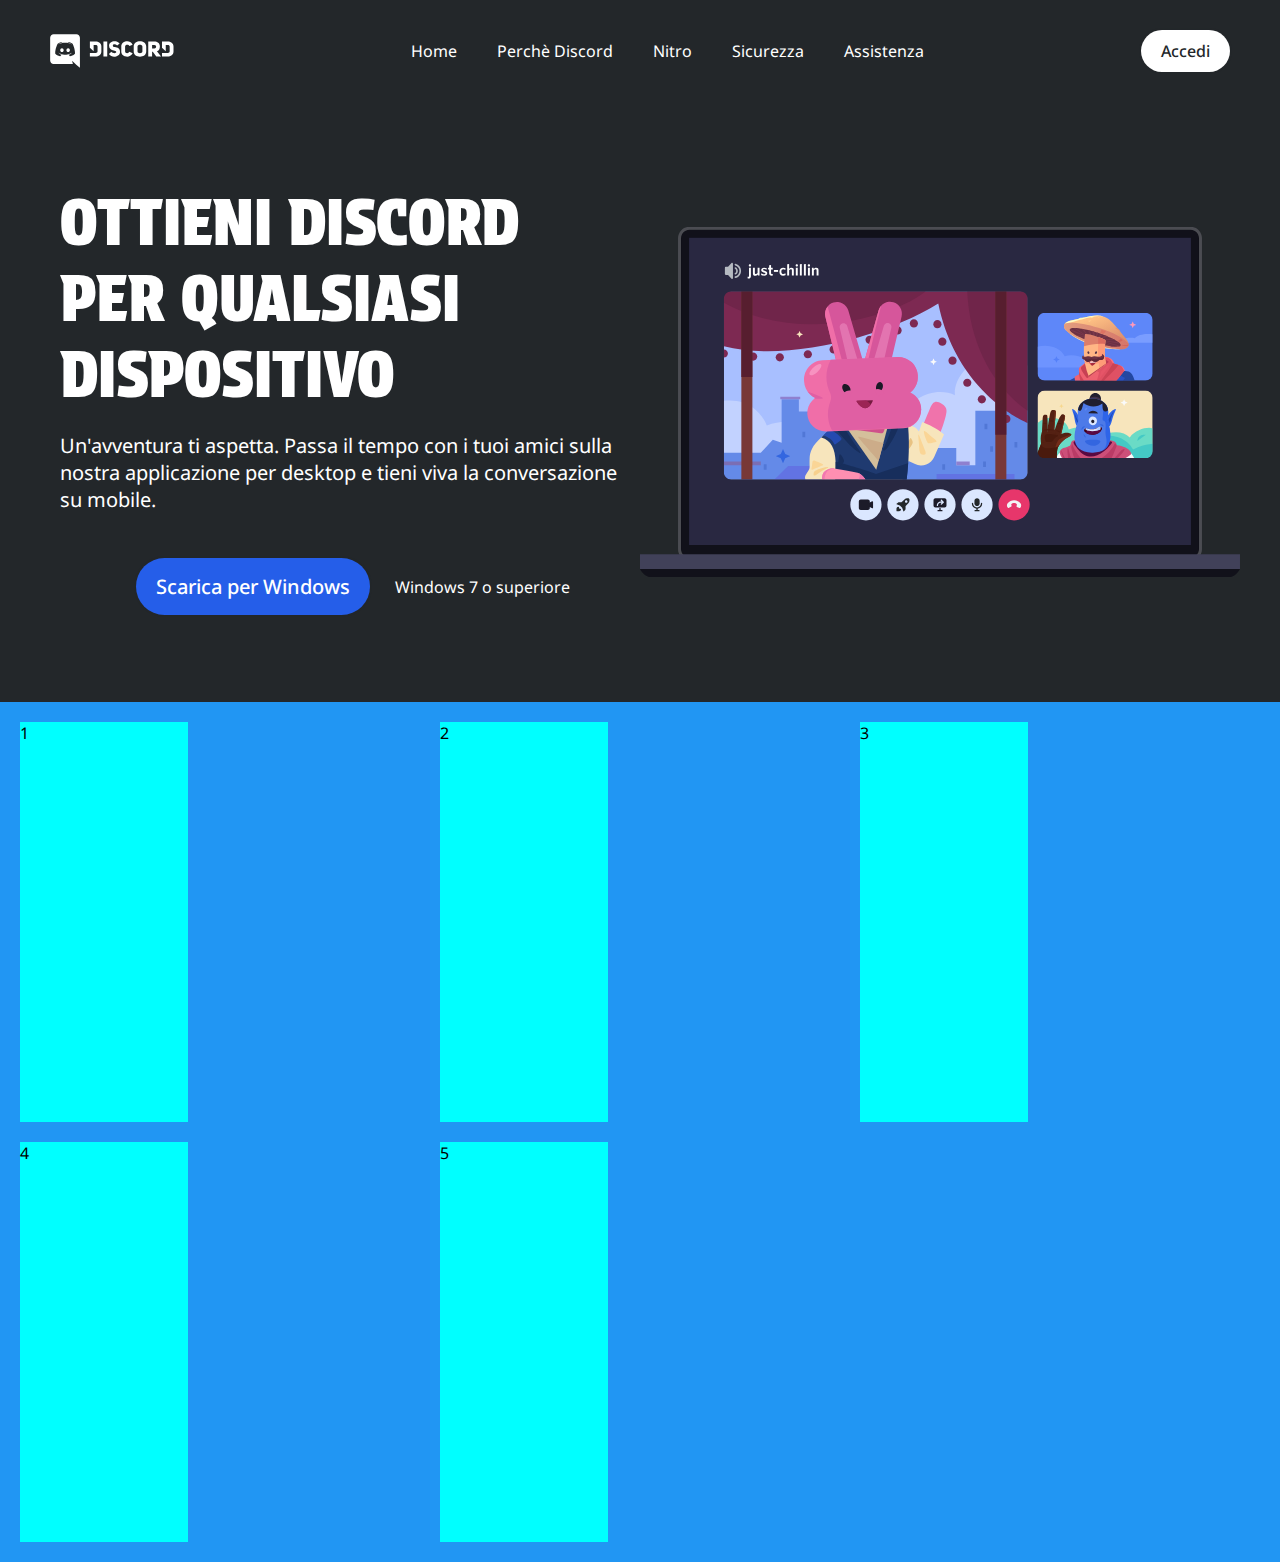
==== download.html @ 0dd80188 "improved index.html and create a second page download.html" ====
<!DOCTYPE html>
<html lang="en">

<head>
  <meta charset="UTF-8">
  <meta name="viewport" content="width=device-width, initial-scale=1.0">
  <link rel="stylesheet" href="resources/css/standard.css">
  <link rel="preconnect" href="https://fonts.googleapis.com">
  <link rel="preconnect" href="https://fonts.gstatic.com" crossorigin>
  <link
    href="https://fonts.googleapis.com/css2?family=Noto+Sans:ital,wght@0,100;0,200;0,300;0,400;0,500;0,600;0,700;0,800;0,900;1,100;1,200;1,300;1,400;1,500;1,600;1,700;1,800;1,900&display=swap"
    rel="stylesheet"> <!-- Link at google-font: "Noto Sans"-->
  <link rel="stylesheet" href="https://cdnjs.cloudflare.com/ajax/libs/font-awesome/6.5.1/css/all.min.css"
    integrity="sha512-DTOQO9RWCH3ppGqcWaEA1BIZOC6xxalwEsw9c2QQeAIftl+Vegovlnee1c9QX4TctnWMn13TZye+giMm8e2LwA=="
    crossorigin="anonymous" referrerpolicy="no-referrer" /> <!-- Link a Font Awesome-->
  <link rel="preconnect" href="https://fonts.googleapis.com">
  <link rel="preconnect" href="https://fonts.gstatic.com" crossorigin>
  <link href="https://fonts.googleapis.com/css2?family=Protest+Strike&display=swap" rel="stylesheet">
  <link rel="stylesheet" href="resources/css/utility.css">
  <link rel="stylesheet" href="resources/css/general-styles.css">
  <link rel="stylesheet" href="resources/css/download-styles.css">
  <title>Discord</title>
</head>

<body>
  <header class=" background-color-primary color-secondary display-flex flex-direction-column">

    <nav
      class="container-1200 display-flex flex-wrap justify-content-space-between align-items-center width-100x100 margin-auto">
      <img src="resources/img/logo.svg" alt="discord logo">
      <ul class="display-flex flex-wrap no-list-style">
        <li class="padding-side-10"><a href="index.html">Home</a></li>
        <li class="padding-side-10"><a href="www.google.com">Perchè Discord</a></li>
        <li class="padding-side-10"><a href="www.google.com">Nitro</a></li>
        <li class="padding-side-10"><a href="www.google.com">Sicurezza</a></li>
        <li class="padding-side-10"><a href="www.google.com">Assistenza</a></li>
      </ul>
      <a class="button background-color-secondary color-primary" href="www.google.com">Accedi</a>
    </nav>

    <div class="hero-download display-flex background-color-primary min-height-600 ">
      <section id="introduction-download" class="display-flex align-items-center container-1200 margin-auto">
        <div class="information-download">
          <h2 class="font-size-em-400 margin-20">OTTIENI DISCORD PER QUALSIASI DISPOSITIVO</h2>
          <p class="font-size-em-125 margin-20">Un'avventura ti aspetta. Passa il tempo con i tuoi amici sulla nostra
            applicazione per desktop e tieni viva la conversazione su mobile.</p>
          <div class="hero-buttons display-flex flex-wrap justify-content-center align-items-center">
            <a class="button display-inline-block margin-10 background-color-blue color-secondary font-size-em-125"
              href="www.google.com"><i class="fa-solid fa-down-long"></i>
              Scarica per Windows</a>
            <p>Windows 7 o superiore</p>
          </div>
        </div>
        <img src="resources/img/hero-download.svg" alt="Download Image">
      </section>
    </div>
  </header>

  <main>
    <div class="main-container grid-container ">
      <div style="width: 40%; background-color: aqua; margin:0 10px; min-height: 400px;  margin:10px;">
        1</div>
      <div style="width: 40%; background-color: aqua; margin:0 10px; min-height: 400px;  margin:10px">
        2</div>
      <div style="width: 40%; background-color: aqua; margin:0 10px; min-height: 400px;  margin:10px">
        3</div>
      <div style="width: 40%; background-color: aqua; margin:0 10px; min-height: 400px;  margin:10px">
        4</div>
      <div style="width: 40%; background-color: aqua; margin:0 10px; min-height: 400px;  margin:10px">
        5</div>
    </div>
  </main>


</body>

</html>
---- resources/css/standard.css ----
/*********************** RESET **********************/

* {
  box-sizing: border-box;
  margin: 0;
  padding: 0;
}


/*********************** COLOR & BACKGROUND **********************/

:root {
  --white: #ffffff;
  --black: #000000;
  --blue: #0000ff;
  --green: #008000;
  --red: #ff0000;
  --yellow: #ffff00;
  --purple: #800080;
  --orange: #ffa500;
}

.white {
  color: var(--white);
}

.black {
  color: var(--black);
}

.blue {
  color: var(--blue);
}

.green {
  color: var(--green);
}

.red {
  color: var(--red);
}

.yellow {
  color: var(--yellow);
}

.purple {
  color: var(--purple);
}

.orange {
  color: var(--orange);
}

.background-white {
  background-color: var(--white);
}

.background-black {
  background-color: var(--black);
}

.background-blue {
  background-color: var(--blue);
}

.background-green {
  background-color: var(--green);
}

.background-red {
  background-color: var(--red);
}

.background-yellow {
  background-color: var(--yellow);
}

.background-purple {
  background-color: var(--purple);
}

.background-orange {
  background-color: var(--orange);
}


/******************** MARGIN AND PADDING ************************/

.padding-5 {
  padding: 5px;
}

.padding-10 {
  padding: 10px;
}

.padding-20 {
  padding: 20px;
}

.margin-5 {
  margin: 5px;
}

.margin-10 {
  margin: 10px;
}

.margin-20 {
  margin: 20px;
}

/*********************** UL **********************/

.no-list-style {
  list-style: none;
}


/*********************** TEXT **********************/

/** Font-Size **/

.font-size-25 {
  font-size: 0.25rem;
}

.font-size-50 {
  font-size: 0.5rem;
}

.font-size-75 {
  font-size: 0.75rem;
}

.font-size-100 {
  font-size: 1rem;
}

.font-size-125 {
  font-size: 1.25rem;
}

.font-size-150 {
  font-size: 1.5rem;
}

.font-size-175 {
  font-size: 1.75rem;
}

.font-size-200 {
  font-size: 2rem;
}


/*********************** DISPLAY **********************/

.display-inline-block {
  display: inline-block;
}


/*********************** DISPLAY: FLEX **********************/


.display-flex {
  display: flex;
}

.flex-direction-column {
  flex-direction: column;
}

.flex-direction-column-reverse {
  flex-direction: column-reverse;
}

.flex-direction-row {
  flex-direction: row;
}

.flex-direction-row-reverse {
  flex-direction: row-reverse;
}


/**/

.justify-content-start {
  justify-content: flex-start;
}

.justify-content-end {
  justify-content: flex-end;
}

.justify-content-around {
  justify-content: space-around;
}

.justify-content-center {
  justify-content: center;
}

.justify-content-space-between {
  justify-content: space-between;
}

.justify-content-space-evenly {
  justify-content: space-evenly;
}

/**/

.align-items-flex-start {
  align-items: flex-start;
}

.align-items-flex-end {
  align-items: flex-end;
}

.align-items-center {
  align-items: center;
}
---- resources/css/utility.css ----
/*********************** RESET **********************/

* {
  box-sizing: border-box;
  margin: 0;
  padding: 0;
}


/*********************** COLOR & BACKGROUND **********************/

:root {
  --white: #ffffff;
  --black: #000000;
  --blue: #0000ff;
  --green: #008000;
  --red: #ff0000;
  --yellow: #ffff00;
  --purple: #800080;
  --orange: #ffa500;
}

.white {
  color: var(--white);
}

.black {
  color: var(--black);
}

.blue {
  color: var(--blue);
}

.green {
  color: var(--green);
}

.red {
  color: var(--red);
}

.yellow {
  color: var(--yellow);
}

.purple {
  color: var(--purple);
}

.orange {
  color: var(--orange);
}

.background-white {
  background-color: var(--white);
}

.background-black {
  background-color: var(--black);
}

.background-blue {
  background-color: var(--blue);
}

.background-green {
  background-color: var(--green);
}

.background-red {
  background-color: var(--red);
}

.background-yellow {
  background-color: var(--yellow);
}

.background-purple {
  background-color: var(--purple);
}

.background-orange {
  background-color: var(--orange);
}


/******************** MARGIN AND PADDING ************************/

.padding-5 {
  padding: 5px;
}

.padding-10 {
  padding: 10px;
}

.padding-side-10 {
  padding: 0 10px;
}

.padding-20 {
  padding: 20px;
}

.padding-30 {
  padding: 30px;
}

.padding-40 {
  padding: 40px;
}

.padding-50 {
  padding: 50px;
}

.padding-60 {
  padding: 60px;
}

.padding-70 {
  padding: 70px;
}

.padding-80 {
  padding: 80px;
}


.margin-5 {
  margin: 5px;
}

.margin-10 {
  margin: 10px;
}

.margin-20 {
  margin: 20px;
}

.margin-30 {
  margin: 30px;
}

.margin-40 {
  margin: 40px;
}

.margin-50 {
  margin: 50px;
}

.margin-60 {
  margin: 60px;
}

.margin-70 {
  margin: 70px;
}

.margin-80 {
  margin: 80px;
}

.margin-auto {
  margin: auto;
}



/*********************** CONTAINER  **********************/

.container-1200 {
  max-width: 1200px;
}

.container-800 {
  max-width: 800px;
}

.width-100x100 {
  width: 100%;
}

.min-height-600 {
  min-height: 600px;
}

/*********************** UL **********************/

.no-list-style {
  list-style: none;
}


/*********************** IMG **********************/

.flip-orizzontally {
  transform: scaleX(-1);
}

.flip-vertically {
  transform: scaleY(-1);
}


/*********************** TEXT **********************/

/** Font-Size **/

.font-size-rem-25 {
  font-size: 0.25rem;
}

.font-size-rem-50 {
  font-size: 0.5rem;
}

.font-size-rem-75 {
  font-size: 0.75rem;
}

.font-size-rem-100 {
  font-size: 1rem;
}

.font-size-rem-125 {
  font-size: 1.25rem;
}

.font-size-rem-150 {
  font-size: 1.5rem;
}

.font-size-rem-175 {
  font-size: 1.75rem;
}

.font-size-rem-200 {
  font-size: 2rem;
}

.font-size-rem-250 {
  font-size: 2.5rem;
}

.font-size-rem-300 {
  font-size: 3rem;
}

.font-size-em-25 {
  font-size: 0.25em;
}

.font-size-em-50 {
  font-size: 0.5em;
}

.font-size-em-75 {
  font-size: 0.75em;
}

.font-size-em-100 {
  font-size: 1em;
}

.font-size-em-125 {
  font-size: 1.25em;
}

.font-size-em-150 {
  font-size: 1.5em;
}

.font-size-em-175 {
  font-size: 1.75em;
}

.font-size-em-200 {
  font-size: 2em;
}

.font-size-em-250 {
  font-size: 2.5em;
}

.font-size-em-300 {
  font-size: 3em;
}

.font-size-em-400 {
  font-size: 4em;
}

.font-size-em-500 {
  font-size: 5em;
}


/**/

.text-align-center {
  text-align: center;
}


/*********************** DISPLAY **********************/

.display-inline-block {
  display: inline-block;
}

.btn {
  display: inline-block;
  padding: 10px 18px;
  border-radius: 20px;
  background-color: #ff0000;
  color: #000000;
}

.btn:hover {
  box-shadow: 1px 0 10px black;
  transition: 1s;
}


/*********************** DISPLAY: FLEX **********************/


.display-flex {
  display: flex;
}

.flex-wrap {
  flex-wrap: wrap;
}

.flex-direction-column {
  flex-direction: column;
}

.flex-direction-column-reverse {
  flex-direction: column-reverse;
}

.flex-direction-row {
  flex-direction: row;
}

.flex-direction-row-reverse {
  flex-direction: row-reverse;
}


/**/

.justify-content-start {
  justify-content: flex-start;
}

.justify-content-end {
  justify-content: flex-end;
}

.justify-content-around {
  justify-content: space-around;
}

.justify-content-center {
  justify-content: center;
}

.justify-content-space-between {
  justify-content: space-between;
}

.justify-content-space-evenly {
  justify-content: space-evenly;
}

/**/

.align-items-flex-start {
  align-items: flex-start;
}

.align-items-flex-end {
  align-items: flex-end;
}

.align-items-center {
  align-items: center;
}
---- resources/css/general-styles.css ----
* {
  font-family: 'Noto Sans', sans-serif;
}

nav,
footer {
  padding: 0 10px;
}



/*********************** COLOR & BACKGROUND **********************/

:root {
  --color-secondary-color: #ffffff;
  --color-contrast: #aebbe7;
  --color-primary-color: #23272a;
  --color-background-color: #255ee9;
  --color-background-grey: #F6F6F6;
}

.color-primary {
  color: var(--color-primary-color);
}

.color-secondary {
  color: var(--color-secondary-color);
}

.color-contrast {
  color: var(--color-contrast);
}

.color-blue {
  color: var(--color-background-color);
}

.color-grey {
  color: var(--color-background-grey);
}

.background-color-primary {
  background-color: var(--color-primary-color);
}

.background-color-secondary {
  background-color: var(--color-secondary-color);
}

.background-color-contrast {
  background-color: var(--color-contrast);
}

.background-color-blue {
  background-color: var(--color-background-color);
}

.background-color-grey {
  background-color: var(--color-background-grey);
}

/*********************** BUTTON **************************/

.button {
  text-decoration: none;
  border-radius: 25px;
  padding: 10px 20px;
  font-weight: 500;
  box-shadow: var(--color-primary-color) 0 0 2px;
}

.button:hover {
  box-shadow: 1px 0 10px var(--color-primary-color);
  transition: 0.5s;
}

/*******************************      HEADER   ******************************/


.hero {
  background-image: url(../img/jumbo.png);
  background-size: cover;
}

nav {
  padding: 30px 10px;
  height: 20%;
}

nav li {
  display: inline-block;
  margin-left: 20px;
}

nav li a {
  text-decoration: none;
  color: var(--color-secondary-color);
}

li a:hover {
  text-decoration: underline;
}


/************************* MAIN *****************************************************/


.section-description {
  width: 40%;
  padding-top: 4%;
}

main section {
  padding: 80px 10px;
}

section .small-img {
  width: 60%;
}

main section h2 {
  margin-bottom: 30px;
}

.call-to-action {
  background-image: url(../img/stars.svg);
  background-position: top center;
  background-size: contain;
  background-repeat: no-repeat;
}


/*********** SVG WAVE ***********/

.margin-negative-10 {
  margin: -10px 0;
}

.fill-grey {
  fill: var(--color-background-grey);
}

/************************* FOOTER *****************************************************/


footer {
  padding: 80px 10px;
}

.footer-top {
  padding-bottom: 40px;
  border-bottom: var(--color-contrast) 2px solid;
}

footer li {
  padding: 10px;
  font-weight: 700;
}

#contacts li {
  padding: 10px 20px 10px 0;
}

footer li a {
  text-decoration: none;
  color: var(--color-secondary-color);
}

#contacts {
  width: 20%;
}

#contacts img {
  width: 20%;
  margin-right: 10px;
}

.contact-icons,
.lenguage {
  max-width: 70%;
  margin-top: 20px;
}

.footer-bottom {
  padding: 30px 0;
}
---- resources/css/download-styles.css ----
h2 {
  font-family: 'Protest Strike', sans-serif;
  font-weight: 400;
}

.information-download,
#introduction-download img {
  width: 50%;
}

#introduction-download a {
  padding: 15px 20px;
  margin: 25px;
  border-radius: 30px;
  transition: background-color 1s;
}

#introduction-download a:hover {
  background-color: var(--color-contrast);
}

.grid-container {
  display: grid;
  grid-template-columns: auto auto auto;
  background-color: #2196F3;
  padding: 10px;
}
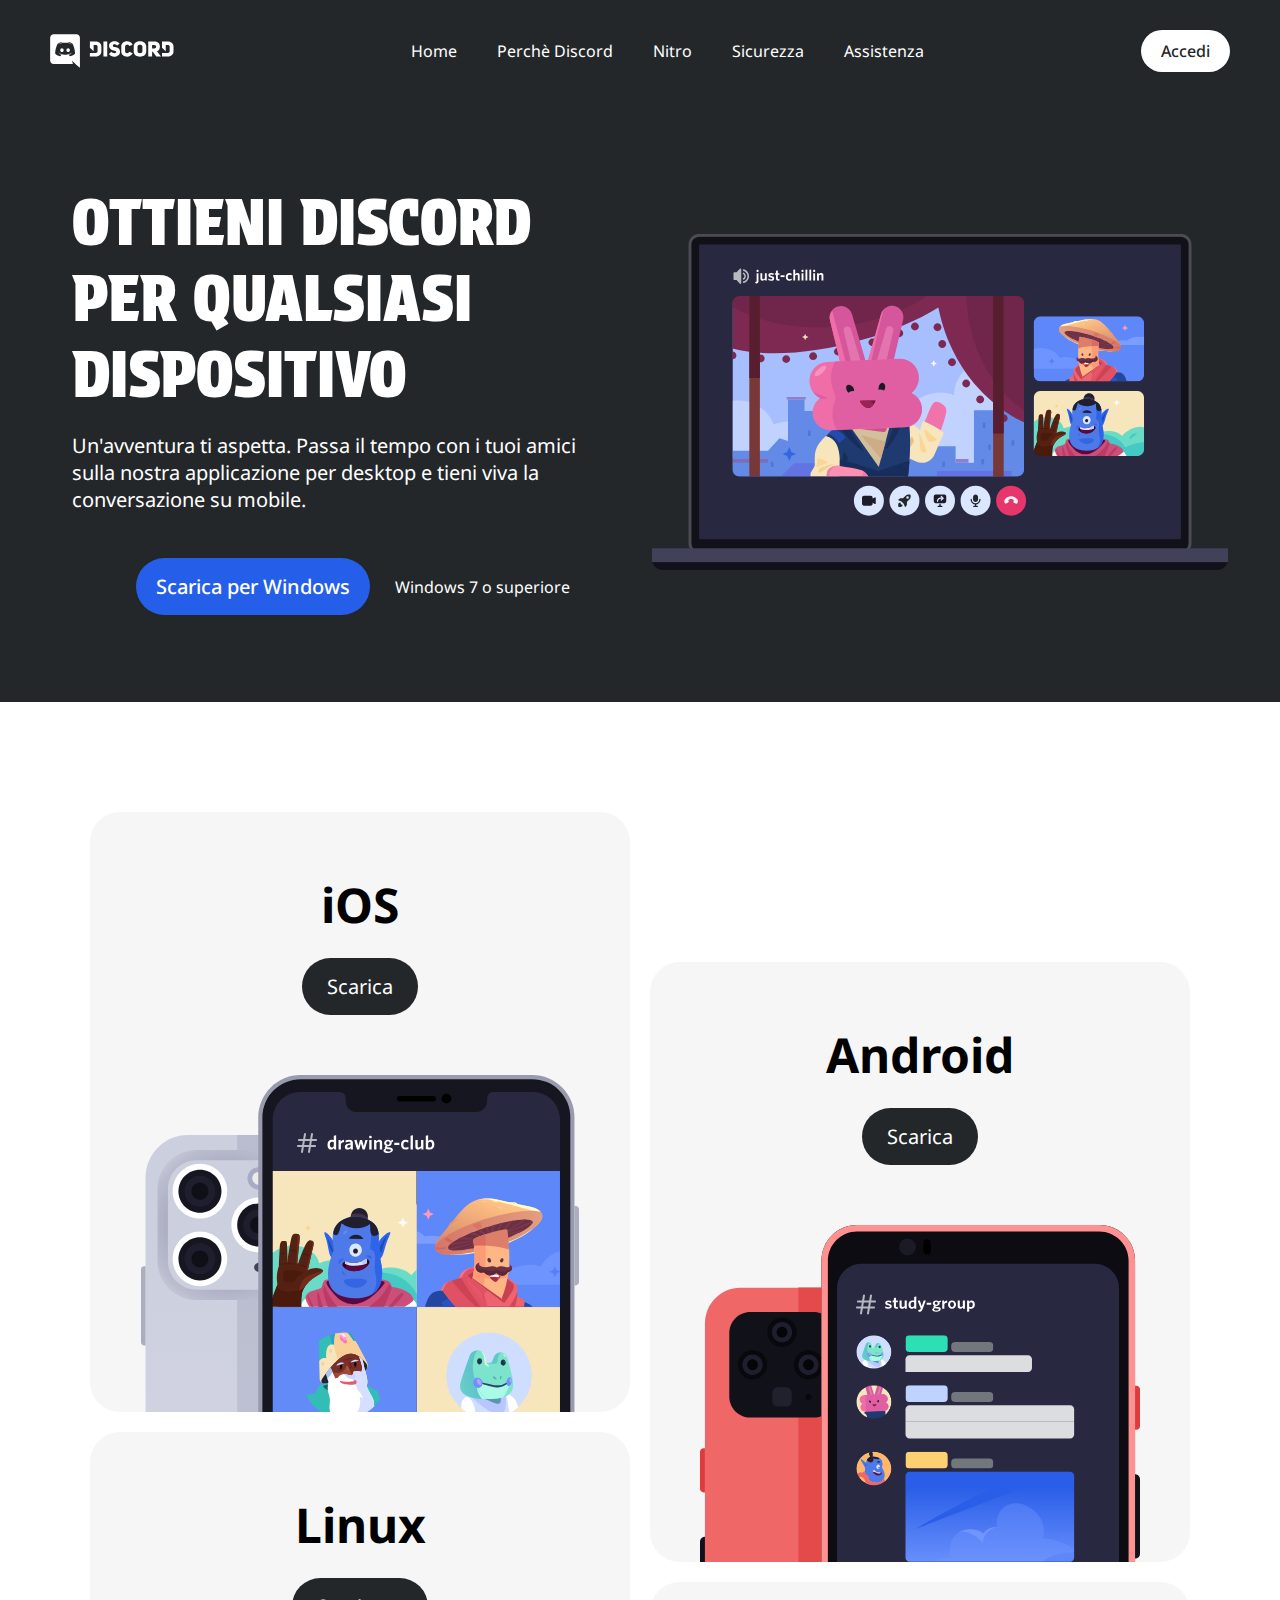
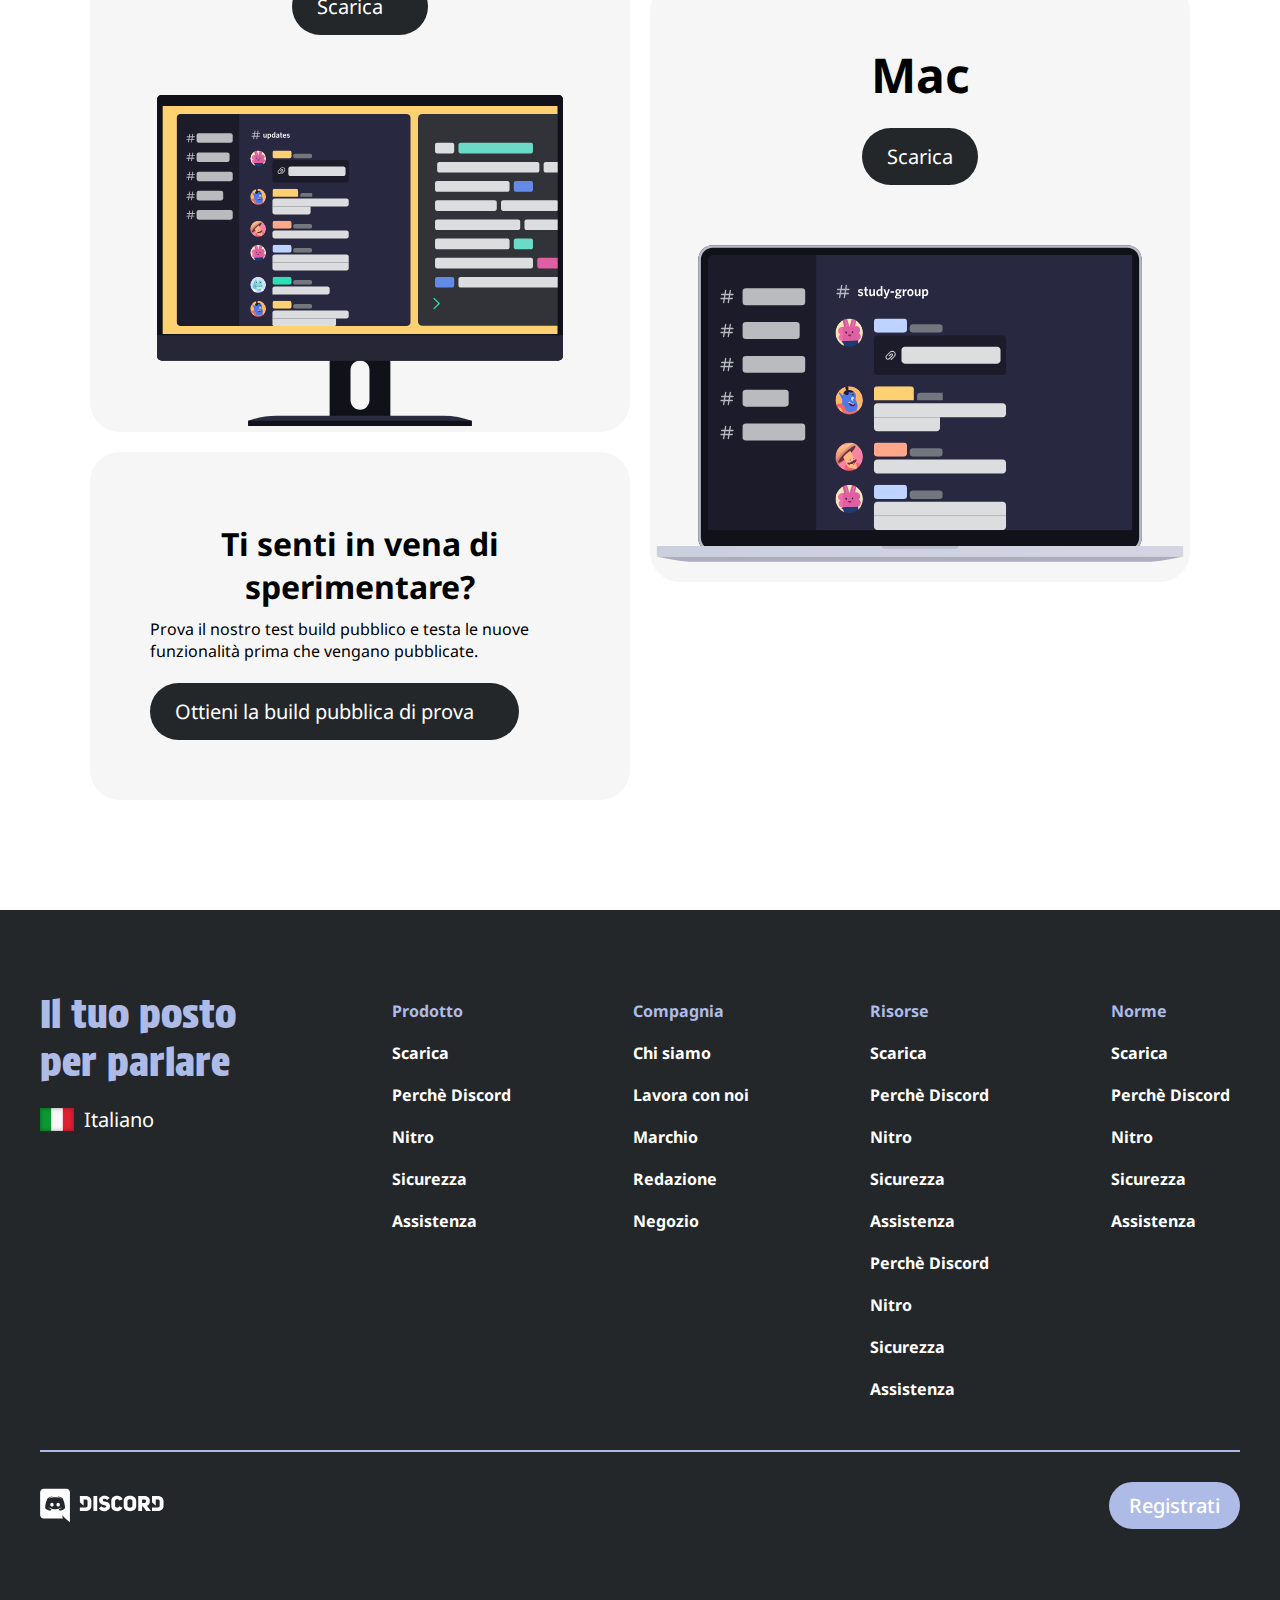
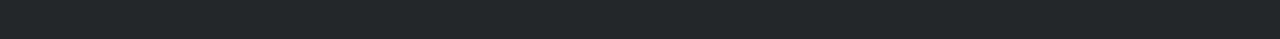
==== commit 23145de3: "created main content and footer of download.html" ====
--- a/download.html
+++ b/download.html
@@ -39,7 +39,7 @@
     </nav>
 
     <div class="hero-download display-flex background-color-primary min-height-600 ">
-      <section id="introduction-download" class="display-flex align-items-center container-1200 margin-auto">
+      <section id="introduction-download" class="display-flex align-items-center container-1200 margin-auto flex-wrap">
         <div class="information-download">
           <h2 class="font-size-em-400 margin-20">OTTIENI DISCORD PER QUALSIASI DISPOSITIVO</h2>
           <p class="font-size-em-125 margin-20">Un'avventura ti aspetta. Passa il tempo con i tuoi amici sulla nostra
@@ -57,19 +57,124 @@
   </header>
 
   <main>
-    <div class="main-container grid-container ">
-      <div style="width: 40%; background-color: aqua; margin:0 10px; min-height: 400px;  margin:10px;">
-        1</div>
-      <div style="width: 40%; background-color: aqua; margin:0 10px; min-height: 400px;  margin:10px">
-        2</div>
-      <div style="width: 40%; background-color: aqua; margin:0 10px; min-height: 400px;  margin:10px">
-        3</div>
-      <div style="width: 40%; background-color: aqua; margin:0 10px; min-height: 400px;  margin:10px">
-        4</div>
-      <div style="width: 40%; background-color: aqua; margin:0 10px; min-height: 400px;  margin:10px">
-        5</div>
+    <div class="main-container container-1200 display-flex flex-wrap justify-content-center">
+      <div class="item display-flex flex-direction-column text-align-center align-items-center">
+        <h3 class="font-size-em-300">iOS</h3>
+        <a href="www.google.com"
+          class="btn-big display-inline-block background-color-primary color-secondary font-size-em-125">Scarica</a>
+        <img src="resources/img/item-download-1.svg" alt="smartphone ios">
+      </div>
+
+      <div class="item display-flex item-position-relative flex-direction-column text-align-center align-items-center">
+        <h3 class="font-size-em-300">Android</h3>
+        <a href="www.google.com"
+          class="btn-big display-inline-block background-color-primary color-secondary font-size-em-125">Scarica</a>
+        <img src="resources/img/item-download-2.svg" alt="smartphone android">
+      </div>
+
+      <div class="item display-flex flex-direction-column text-align-center align-items-center">
+        <h3 class="font-size-em-300">Linux</h3>
+        <a href="www.google.com"
+          class="btn-big display-inline-block background-color-primary color-secondary font-size-em-125">Scarica <i
+            class="fa-solid fa-angle-down padding-10"></i></a>
+        <img src="resources/img/item-download-3.svg" alt="linux pc">
+      </div>
+
+      <div class="item display-flex item-position-relative flex-direction-column text-align-center align-items-center">
+        <h3 class="font-size-em-300">Mac</h3>
+        <a href="www.google.com"
+          class="btn-big display-inline-block background-color-primary color-secondary font-size-em-125">Scarica</a>
+        <img src="resources/img/item-download-4.svg" alt="Mac pc">
+      </div>
+
+      <div class="item display-flex flex-direction-column align-items-flex-start">
+        <h3 class="text-align-center font-size-em-200 padding-10">Ti senti in vena di sperimentare?</h3>
+        <p>Prova il nostro test build pubblico e testa le nuove funzionalità prima che vengano pubblicate.</p>
+        <a href="www.google.com"
+          class="btn-big display-inline-block background-color-primary color-secondary font-size-em-125">Ottieni la
+          build pubblica di prova <i class="fa-solid fa-angle-down padding-10"></i></a>
+      </div>
+
+      <div class="item display-flex item-position-relative">
+        6</div>
+
     </div>
   </main>
+
+  <footer class=" background-color-primary color-secondary ">
+    <div class="container-1200 margin-auto">
+
+      <div class="footer-top display-flex flex-wrap justify-content-space-between ">
+
+        <section id="contacts" class="display-flex flex-direction-column">
+          <h2 class="font-size-em-250 color-contrast">Il tuo posto per parlare</h2>
+          <div class="lenguage display-flex align-items-center font-size-em-125">
+            <img src="resources/img/italy.png" alt="italy flag">Italiano <i
+              class="fa-solid fa-angle-down padding-10"></i>
+          </div>
+          <ul class="display-flex no-list-style flex-wrap">
+            <li><a href="www.googlr.com"><i class="fa-brands fa-twitter"></i></a></li>
+            <li><a href="www.googlr.com"><i class="fa-brands fa-instagram"></i></a></li>
+            <li><a href="www.googlr.com"><i class="fa-brands fa-facebook"></i></a></li>
+            <li><a href="www.googlr.com"><i class="fa-brands fa-youtube"></i></a></li>
+          </ul>
+
+        </section>
+
+        <div>
+          <ul class="no-list-style">
+            <li class="color-contrast">Prodotto</li>
+            <li><a href="www.google.com">Scarica</a></li>
+            <li><a href="www.google.com">Perchè Discord</a></li>
+            <li><a href="www.google.com">Nitro</a></li>
+            <li><a href="www.google.com">Sicurezza</a></li>
+            <li><a href="www.google.com">Assistenza</a></li>
+          </ul>
+        </div>
+        <div>
+          <ul class="no-list-style">
+            <li class="color-contrast">Compagnia</li>
+            <li><a href="www.google.com">Chi siamo</a></li>
+            <li><a href="www.google.com">Lavora con noi</a></li>
+            <li><a href="www.google.com">Marchio</a></li>
+            <li><a href="www.google.com">Redazione</a></li>
+            <li><a href="www.google.com">Negozio</a></li>
+          </ul>
+        </div>
+        <div>
+          <ul class="no-list-style">
+            <li class="color-contrast">Risorse</li>
+            <li><a href="www.google.com">Scarica</a></li>
+            <li><a href="www.google.com">Perchè Discord</a></li>
+            <li><a href="www.google.com">Nitro</a></li>
+            <li><a href="www.google.com">Sicurezza</a></li>
+            <li><a href="www.google.com">Assistenza</a></li>
+            <li><a href="www.google.com">Perchè Discord</a></li>
+            <li><a href="www.google.com">Nitro</a></li>
+            <li><a href="www.google.com">Sicurezza</a></li>
+            <li><a href="www.google.com">Assistenza</a></li>
+          </ul>
+        </div>
+        <div>
+          <ul class="no-list-style">
+            <li class="color-contrast">Norme </li>
+            <li><a href="www.google.com">Scarica</a></li>
+            <li><a href="www.google.com">Perchè Discord</a></li>
+            <li><a href="www.google.com">Nitro</a></li>
+            <li><a href="www.google.com">Sicurezza</a></li>
+            <li><a href="www.google.com">Assistenza</a></li>
+          </ul>
+        </div>
+      </div>
+
+      <div class="footer-bottom display-flex justify-content-space-between">
+        <img src="resources/img/logo.svg" alt="discord logo">
+        <a class="button button-download display-inline-block background-color-contrast color-secondary font-size-em-125"
+          href="www.google.com">Registrati</a>
+      </div>
+
+    </div>
+  </footer>
 
 
 </body>
--- a/resources/css/utility.css
+++ b/resources/css/utility.css
@@ -174,10 +174,12 @@
 
 .container-1200 {
   max-width: 1200px;
+  margin: 0 auto;
 }
 
 .container-800 {
   max-width: 800px;
+  margin: 0 auto;
 }
 
 .width-100x100 {
@@ -311,6 +313,12 @@
 .display-inline-block {
   display: inline-block;
 }
+
+
+
+
+/*********************** BUTTON **********************/
+
 
 .btn {
   display: inline-block;
@@ -320,7 +328,17 @@
   color: #000000;
 }
 
-.btn:hover {
+.btn-big {
+  display: inline-block;
+  padding: 15px 25px;
+  border-radius: 40px;
+  background-color: #ff0000;
+  color: #000000;
+}
+
+
+.btn:hover,
+.btn-big:hover {
   box-shadow: 1px 0 10px black;
   transition: 1s;
 }
--- a/resources/css/download-styles.css
+++ b/resources/css/download-styles.css
@@ -3,9 +3,13 @@
   font-weight: 400;
 }
 
+/********************************* HEDER *********************************/
+
 .information-download,
 #introduction-download img {
   width: 50%;
+  min-width: 300px;
+  padding: 1%;
 }
 
 #introduction-download a {
@@ -19,9 +23,39 @@
   background-color: var(--color-contrast);
 }
 
-.grid-container {
-  display: grid;
-  grid-template-columns: auto auto auto;
-  background-color: #2196F3;
-  padding: 10px;
+
+/********************************* MAIN ***********************************/
+
+.main-container {
+  margin: 100px auto;
+  align-content: center;
+}
+
+.item {
+  width: 45%;
+  margin: 10px;
+  padding: 5%;
+  max-height: 600px;
+  background-color: var(--color-background-grey);
+  border-radius: 30px;
+  overflow: hidden;
+
+}
+
+.item-position-relative {
+  position: relative;
+  top: 150px;
+}
+
+.main-container div:last-child {
+  visibility: hidden;
+}
+
+.item img {
+  margin-top: 60px;
+}
+
+.item a {
+  margin-top: 5%;
+  text-decoration: none;
 }